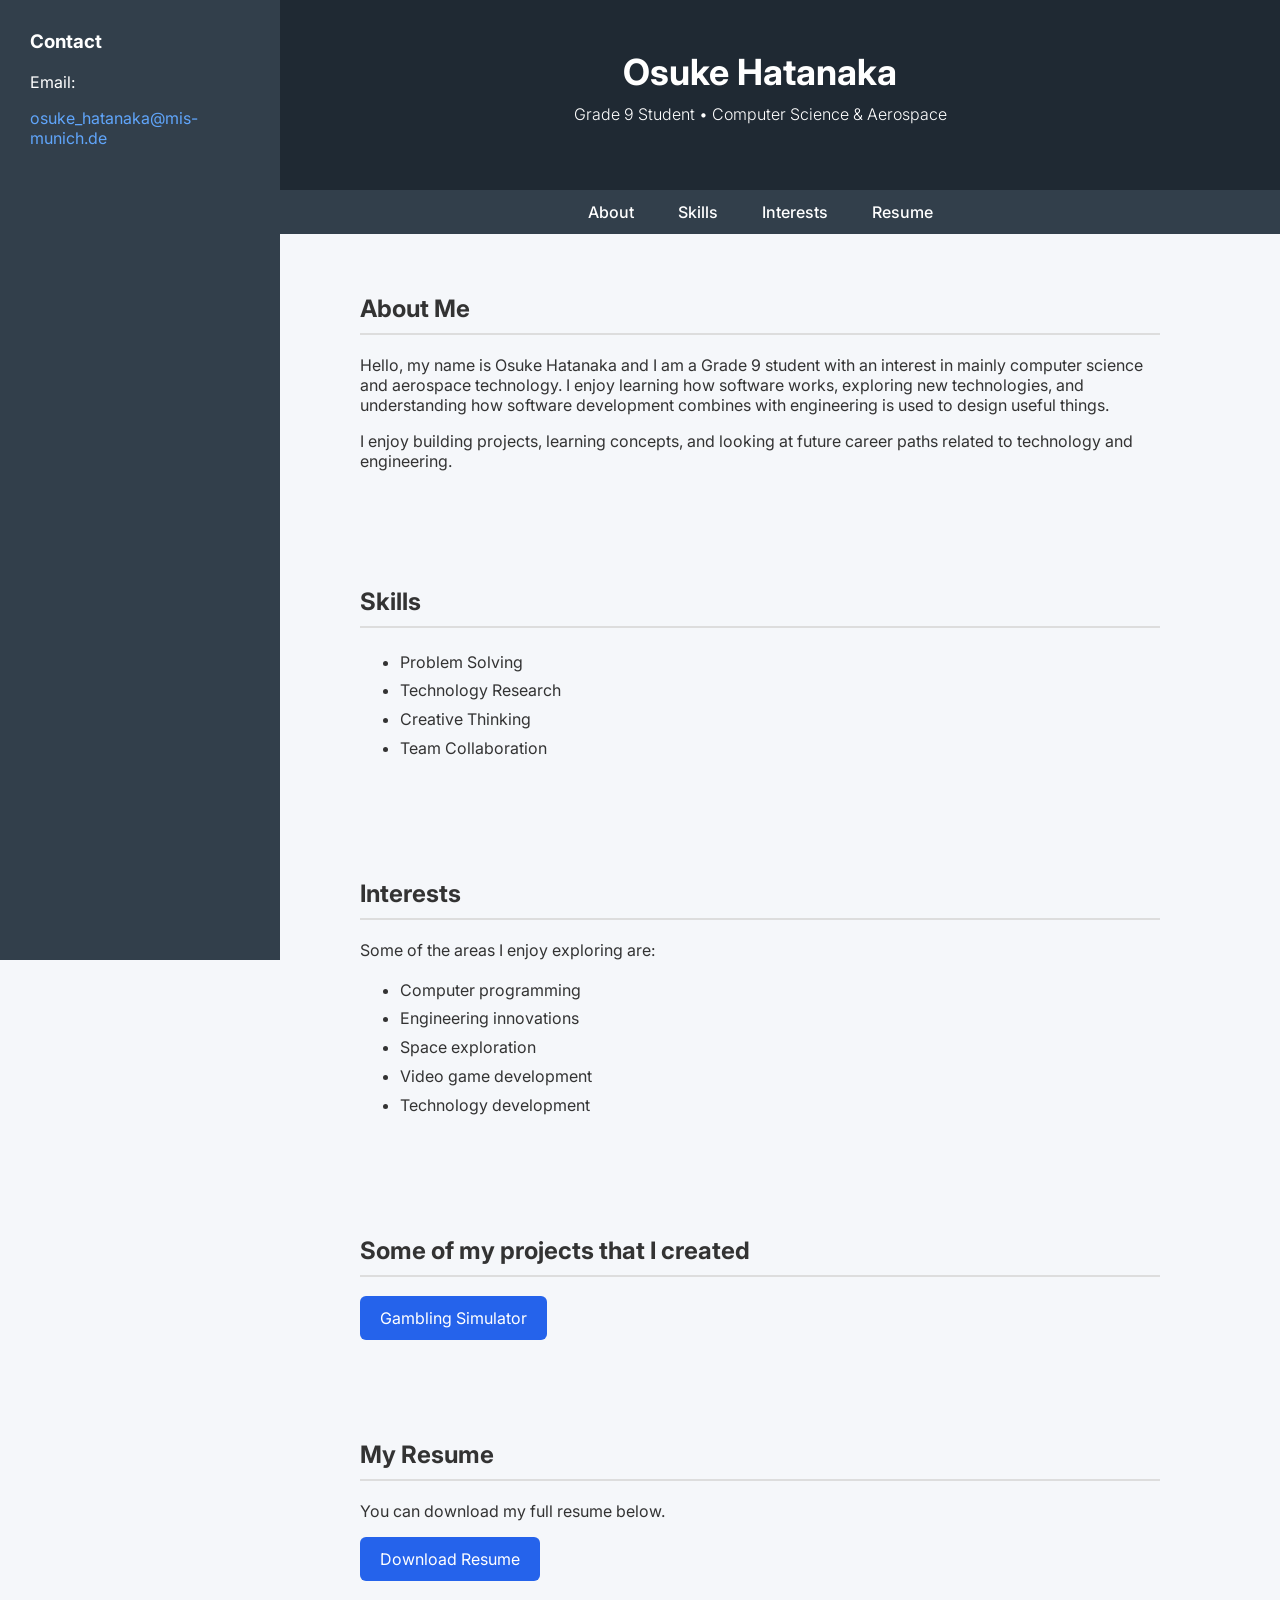
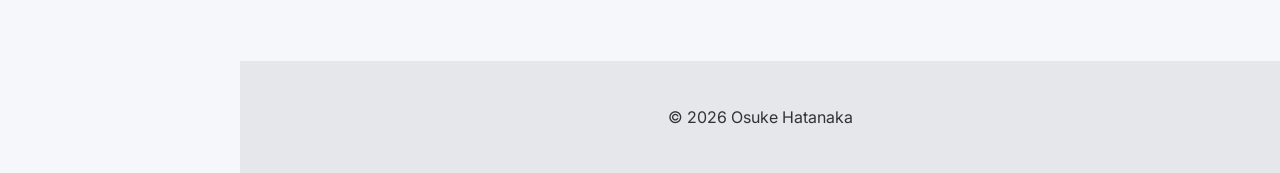
==== index.html @ 94537c94 "Add files via upload" ====
<!DOCTYPE html>
<html>

<head>
    <title>Osuke Hatanaka | Resume</title>
    <link rel="stylesheet" href="style.css">

    <!-- font from google -->
    <link href="https://fonts.googleapis.com/css2?family=Inter:wght@300;400;600&display=swap" rel="stylesheet">
</head>

<body>

<div class="sidebar">

<h3>Contact</h3>

<p>Email:</p>

<a href="mailto:osuke_hatanaka@mis-munich.de">
osuke_hatanaka@mis-munich.de
</a>

</div>

<header>
    <h1>Osuke Hatanaka</h1>
    <p>Grade 9 Student • Computer Science & Aerospace</p>
</header>

<nav>
    <a href="#about">About</a>
    <a href="#skills">Skills</a>
    <a href="#interests">Interests</a>
    <a href="#resume">Resume</a>
</nav>

<section id="about">
    <h2>About Me</h2>
    <p>
        Hello, my name is Osuke Hatanaka and I am a Grade 9 student with an
        interest in mainly computer science and aerospace technology. I enjoy learning how
        software works, exploring new technologies, and understanding how software development
        combines with engineering is used to design useful things.
    </p>

    <p>
        I enjoy building projects, learning concepts, and looking at
        future career paths related to technology and engineering.
    </p>
</section>

<section id="skills">
    <h2>Skills</h2>

    <ul>
        <li>Problem Solving</li>
        <li>Technology Research</li>
        <li>Creative Thinking</li>
        <li>Team Collaboration</li>
    </ul>

</section>

<section id="interests">
    <h2>Interests</h2>

    <p>Some of the areas I enjoy exploring are:</p>

    <ul>
        <li>Computer programming</li>
        <li>Engineering innovations</li>
        <li>Space exploration</li>
        <li>Video game development</li>
        <li>Technology development</li>
    </ul>

</section>

<section id="projects">

    <h2>Some of my projects that I created</h2>

    <a class="button" href="SUMMATIVE/" target="_blank">Gambling Simulator</a>

</section>

<section id="resume">

    <h2>My Resume</h2>

    <p>You can download my full resume below.</p>

    <a class="button" href="resume.pdf" target="_blank">Download Resume</a>

</section>

<footer>
    <p>© 2026 Osuke Hatanaka</p>
</footer>

<script src="script.js"></script>

</body>
</html>
---- style.css ----
html {
    scroll-behavior: smooth;
}

body{
    font-family: 'Inter', sans-serif;
    margin:0;
    background:#f5f7fa;
    color:#333;
}

header{
    background:#1f2933;
    color:white;
    text-align:center;
    padding:50px 20px;
}

header h1{
    margin:0;
    font-size:36px;
}

header p{
    margin-top:10px;
    font-weight:300;
}

nav{
    background:#323f4b;
    text-align:center;
    padding:12px;
}

nav a{
    color:white;
    text-decoration:none;
    margin:0 20px;
    font-weight:500;
}

nav a:hover{
    text-decoration:underline;
}

section{
    max-width:800px;
    margin:auto;
    padding:40px 20px;
}

h2{
    border-bottom:2px solid #ddd;
    padding-bottom:10px;
}

ul{
    line-height:1.8;
}

.button{
    display:inline-block;
    padding:12px 20px;
    background:#2563eb;
    color:white;
    text-decoration:none;
    border-radius:6px;
}

.button:hover{
    background:#1e4fd1;
}

footer{
    text-align:center;
    padding:30px;
    background:#e5e7eb;
    margin-top:40px;
}

.sidebar{
    position: fixed;
    left: 0;
    top: 0;
    width: 220px;
    height: 100%;
    background: #323f4b;
    color: white;
    padding: 30px;
}

.sidebar h3{
    margin-top:0;
}

.sidebar a{
    color:#60a5fa;
    text-decoration:none;
    word-break:break-word;
}

body{
    margin-left:240px;
}
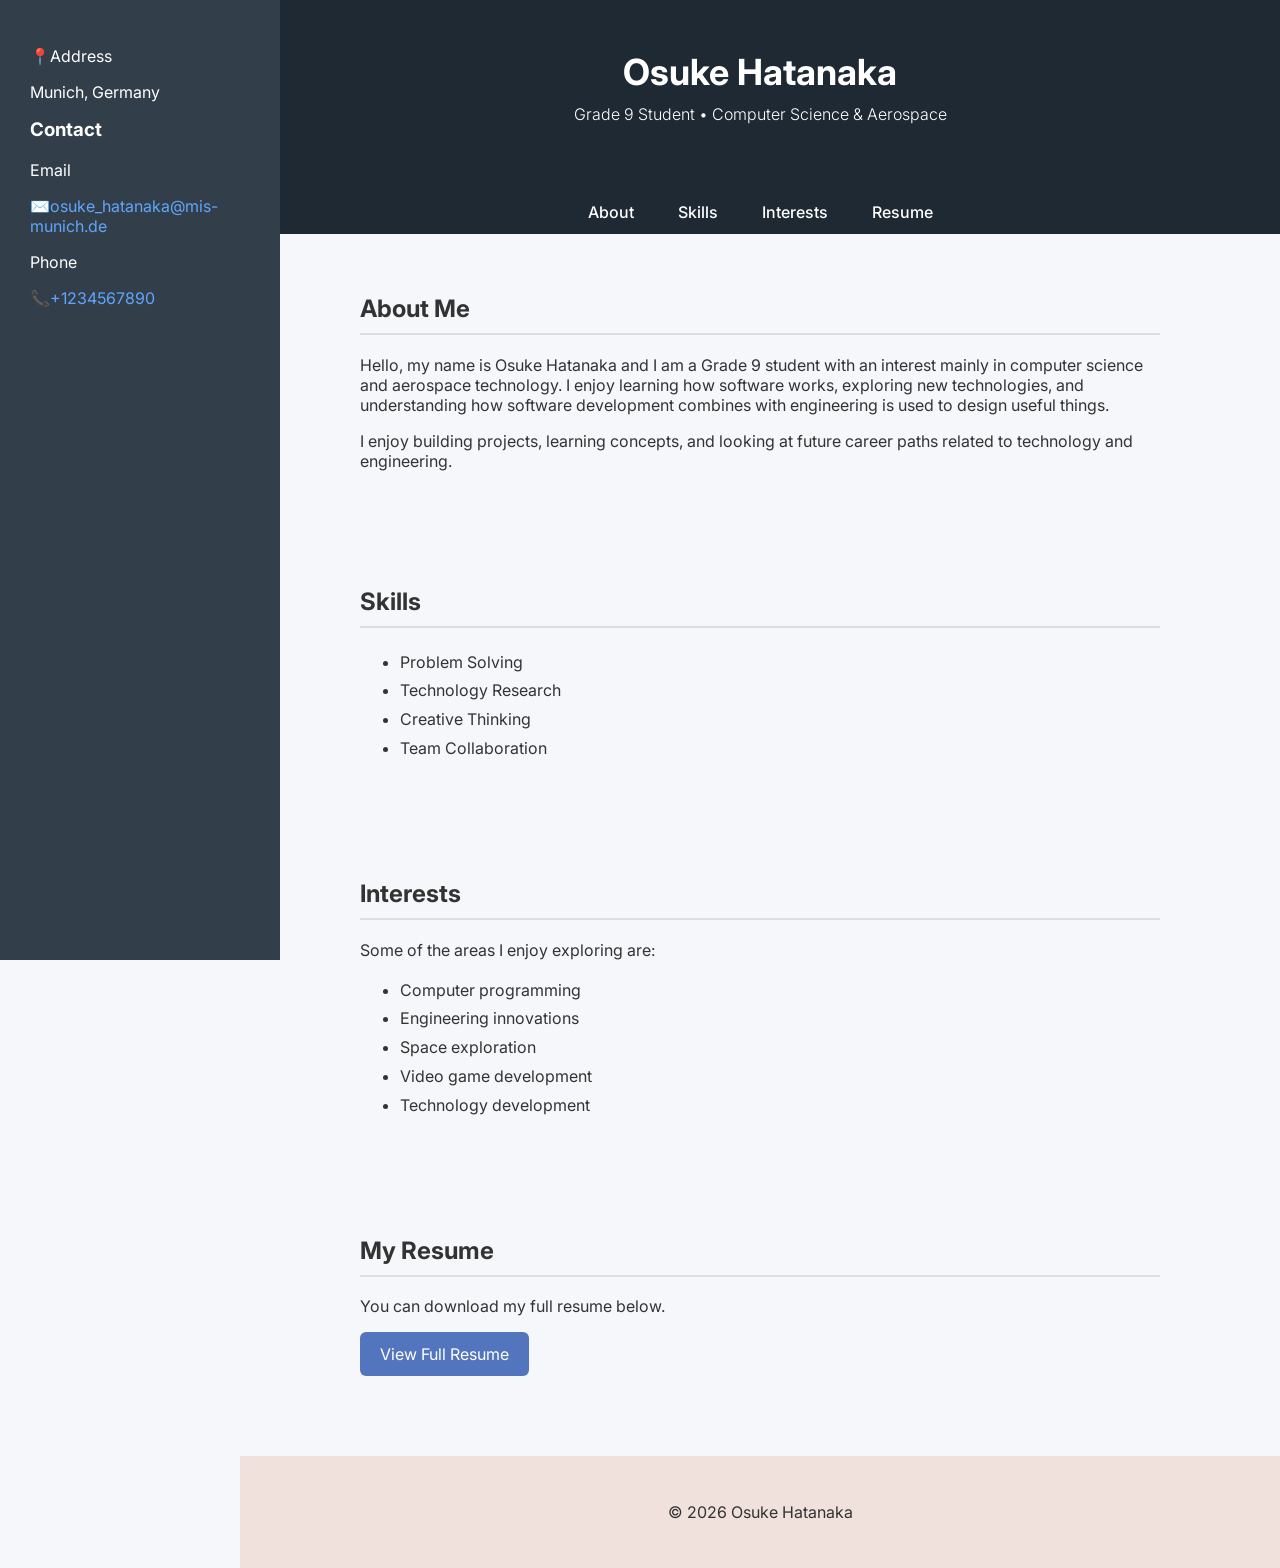
==== commit 4c12a30f: "Add files via upload" ====
--- a/index.html
+++ b/index.html
@@ -9,25 +9,35 @@
     <link href="https://fonts.googleapis.com/css2?family=Inter:wght@300;400;600&display=swap" rel="stylesheet">
 </head>
 
+<!-- actual content -->
 <body>
 
+<!-- Sidebar content -->
 <div class="sidebar">
+
+<p>📍Address</p>
+<p>Munich, Germany</p>
 
 <h3>Contact</h3>
 
-<p>Email:</p>
+<p>Email</p>
 
 <a href="mailto:osuke_hatanaka@mis-munich.de">
-osuke_hatanaka@mis-munich.de
+✉️osuke_hatanaka@mis-munich.de
 </a>
+
+<p>Phone</p>
+<a href="tel:+1234567890">📞+1234567890</a>
 
 </div>
 
+<!-- Title -->
 <header>
     <h1>Osuke Hatanaka</h1>
     <p>Grade 9 Student • Computer Science & Aerospace</p>
 </header>
 
+<!-- navigation buttons and reference to the sections -->
 <nav>
     <a href="#about">About</a>
     <a href="#skills">Skills</a>
@@ -35,11 +45,12 @@
     <a href="#resume">Resume</a>
 </nav>
 
+<!-- About section -->
 <section id="about">
     <h2>About Me</h2>
     <p>
         Hello, my name is Osuke Hatanaka and I am a Grade 9 student with an
-        interest in mainly computer science and aerospace technology. I enjoy learning how
+        interest mainly in computer science and aerospace technology. I enjoy learning how
         software works, exploring new technologies, and understanding how software development
         combines with engineering is used to design useful things.
     </p>
@@ -50,6 +61,7 @@
     </p>
 </section>
 
+<!-- Skills Section -->
 <section id="skills">
     <h2>Skills</h2>
 
@@ -62,6 +74,7 @@
 
 </section>
 
+<!-- Interests section -->
 <section id="interests">
     <h2>Interests</h2>
 
@@ -77,21 +90,14 @@
 
 </section>
 
-<section id="projects">
-
-    <h2>Some of my projects that I created</h2>
-
-    <a class="button" href="SUMMATIVE/" target="_blank">Gambling Simulator</a>
-
-</section>
-
+<!-- resume download section -->
 <section id="resume">
 
     <h2>My Resume</h2>
 
     <p>You can download my full resume below.</p>
 
-    <a class="button" href="resume.pdf" target="_blank">Download Resume</a>
+    <a class="button" href="resume.pdf" target="_blank">View Full Resume</a>
 
 </section>
 
--- a/style.css
+++ b/style.css
@@ -1,7 +1,9 @@
+/*scrolling smooth*/
 html {
     scroll-behavior: smooth;
 }
 
+/*rest here are just colours, fonts, padding etc*/
 body{
     font-family: 'Inter', sans-serif;
     margin:0;
@@ -30,6 +32,14 @@
     background:#323f4b;
     text-align:center;
     padding:12px;
+}
+
+nav {
+    position: sticky;
+    top: 0;
+    background: #1f2933; /* or whatever your navbar color is */
+    padding: 12px;
+    z-index: 1000;
 }
 
 nav a{
@@ -61,20 +71,20 @@
 .button{
     display:inline-block;
     padding:12px 20px;
-    background:#2563eb;
+    background:#5375be;
     color:white;
     text-decoration:none;
     border-radius:6px;
 }
 
 .button:hover{
-    background:#1e4fd1;
+    background:#142a67;
 }
 
 footer{
     text-align:center;
     padding:30px;
-    background:#e5e7eb;
+    background:#f1e1dc;
     margin-top:40px;
 }
 
@@ -87,6 +97,7 @@
     background: #323f4b;
     color: white;
     padding: 30px;
+    z-index: 2000;
 }
 
 .sidebar h3{
@@ -101,4 +112,6 @@
 
 body{
     margin-left:240px;
-}+}
+
+
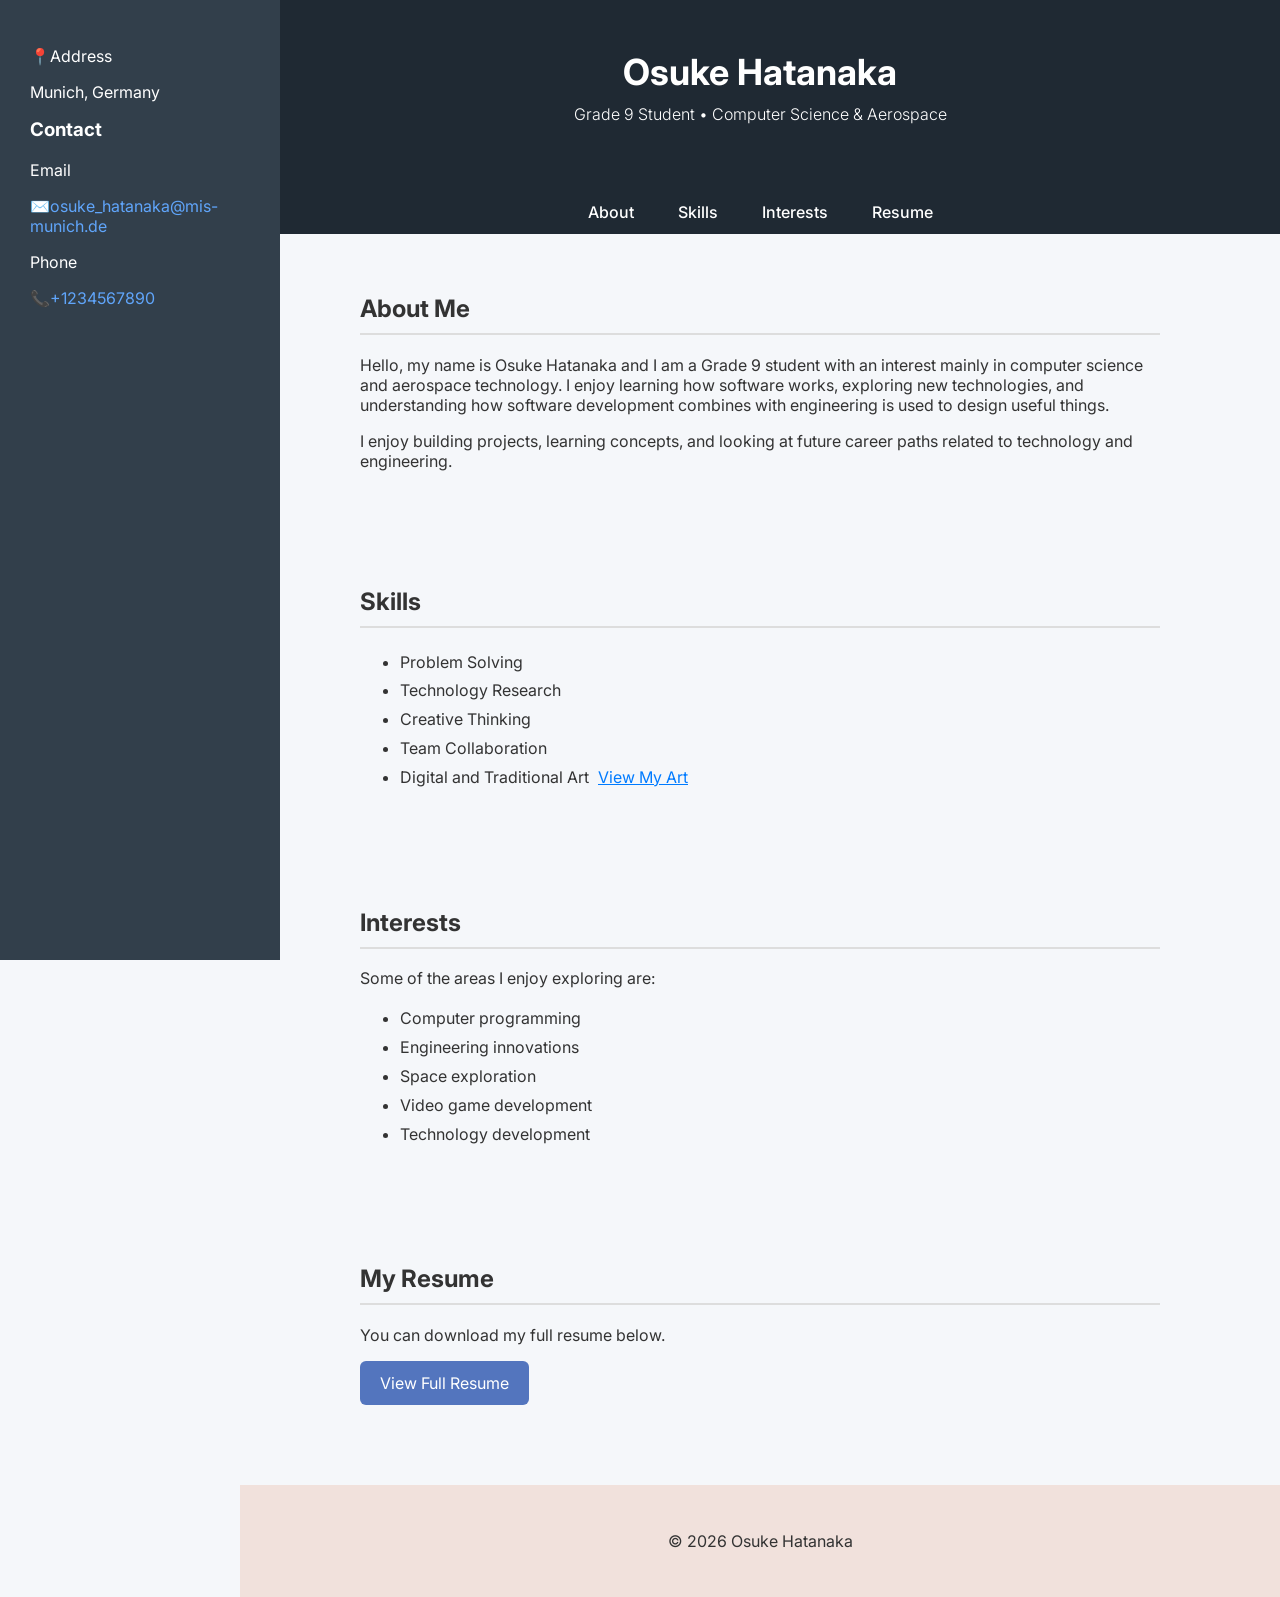
==== commit 8b53c377: "Update index.html" ====
--- a/index.html
+++ b/index.html
@@ -70,6 +70,12 @@
         <li>Technology Research</li>
         <li>Creative Thinking</li>
         <li>Team Collaboration</li>
+        <li>
+            Digital and Traditional Art 
+            <a href="artworks.html" target="_blank" style="margin-left:5px; color:#007BFF; text-decoration:underline;">
+                View My Art
+            </a>
+        </li>
     </ul>
 
 </section>
@@ -108,4 +114,4 @@
 <script src="script.js"></script>
 
 </body>
-</html>+</html>
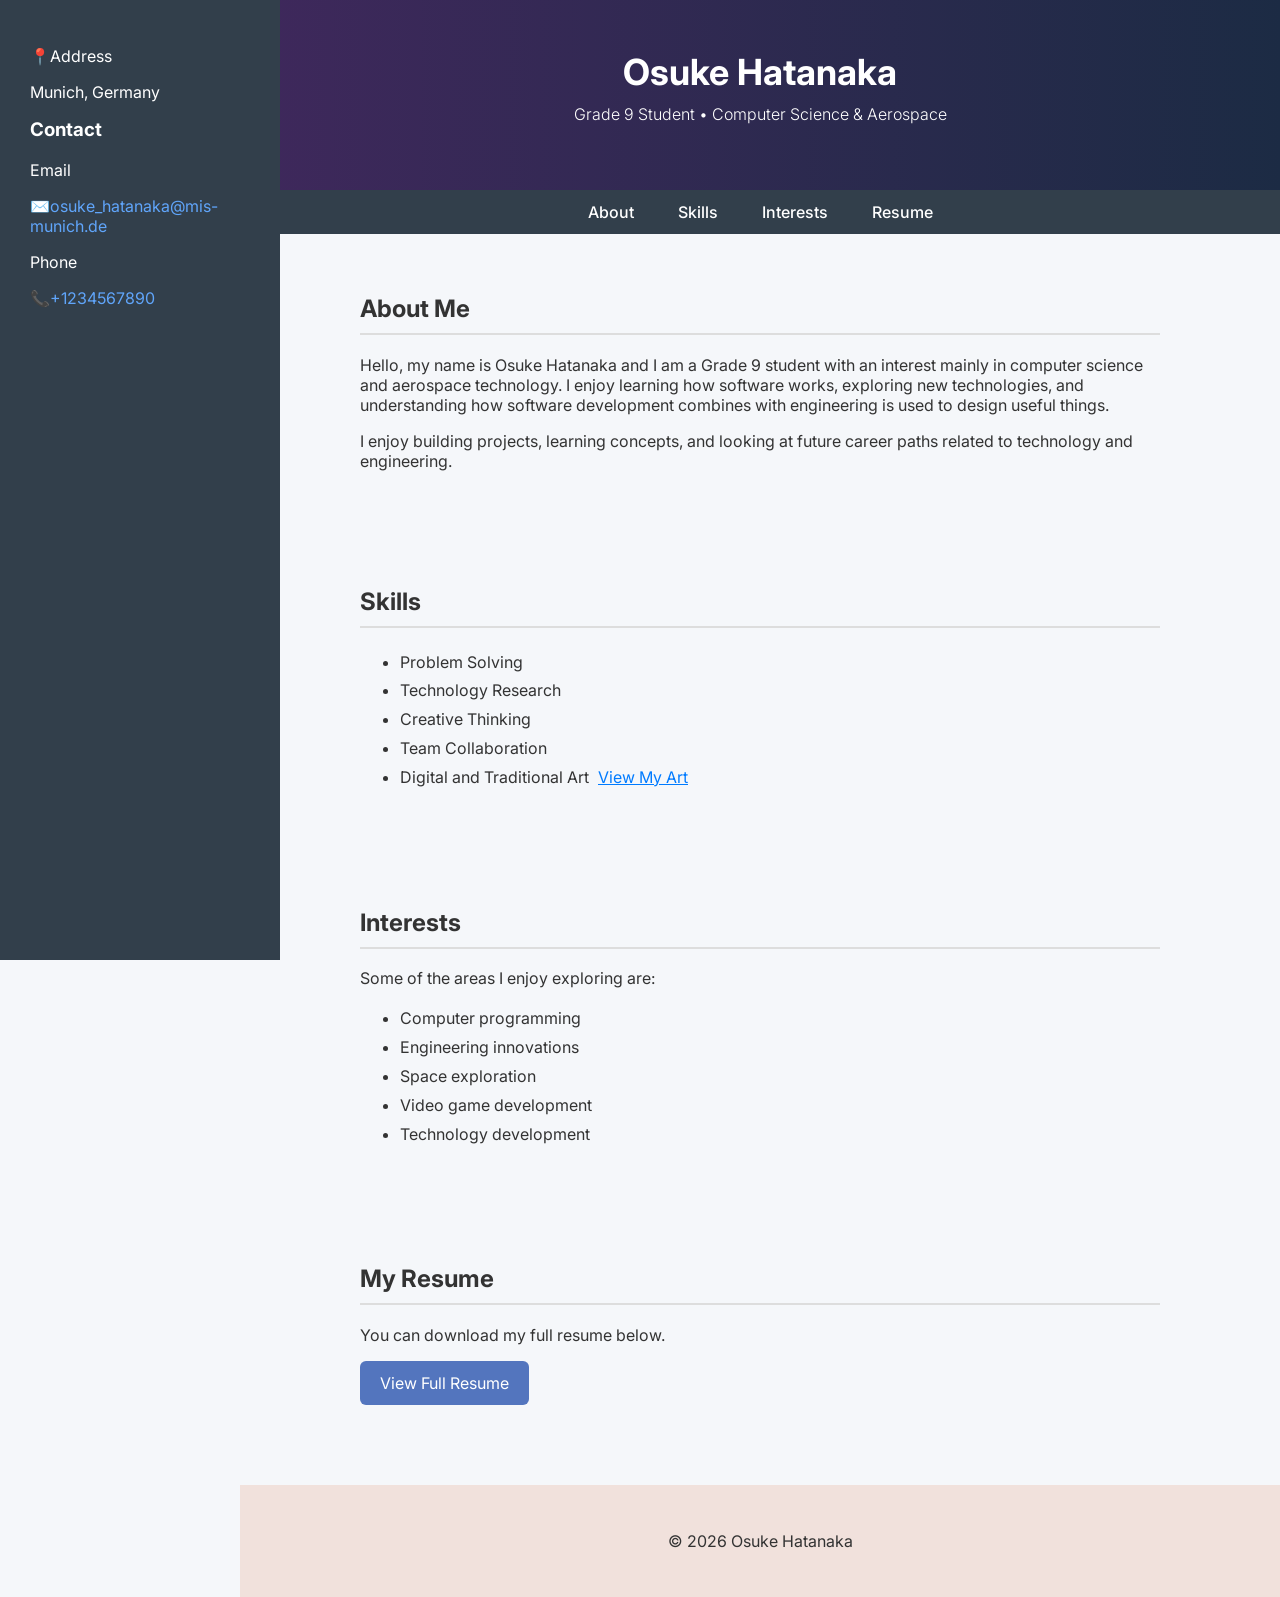
==== commit cafffb01: "Update index.html" ====
--- a/index.html
+++ b/index.html
@@ -115,3 +115,4 @@
 
 </body>
 </html>
+
--- a/style.css
+++ b/style.css
@@ -12,7 +12,7 @@
 }
 
 header{
-    background:#1f2933;
+    background:linear-gradient(to right, #3f285c, #1c2b44);
     color:white;
     text-align:center;
     padding:50px 20px;
@@ -28,16 +28,12 @@
     font-weight:300;
 }
 
-nav{
-    background:#323f4b;
-    text-align:center;
-    padding:12px;
-}
 
 nav {
     position: sticky;
     top: 0;
-    background: #1f2933; /* or whatever your navbar color is */
+    background: #323f4b;
+    text-align:center;
     padding: 12px;
     z-index: 1000;
 }
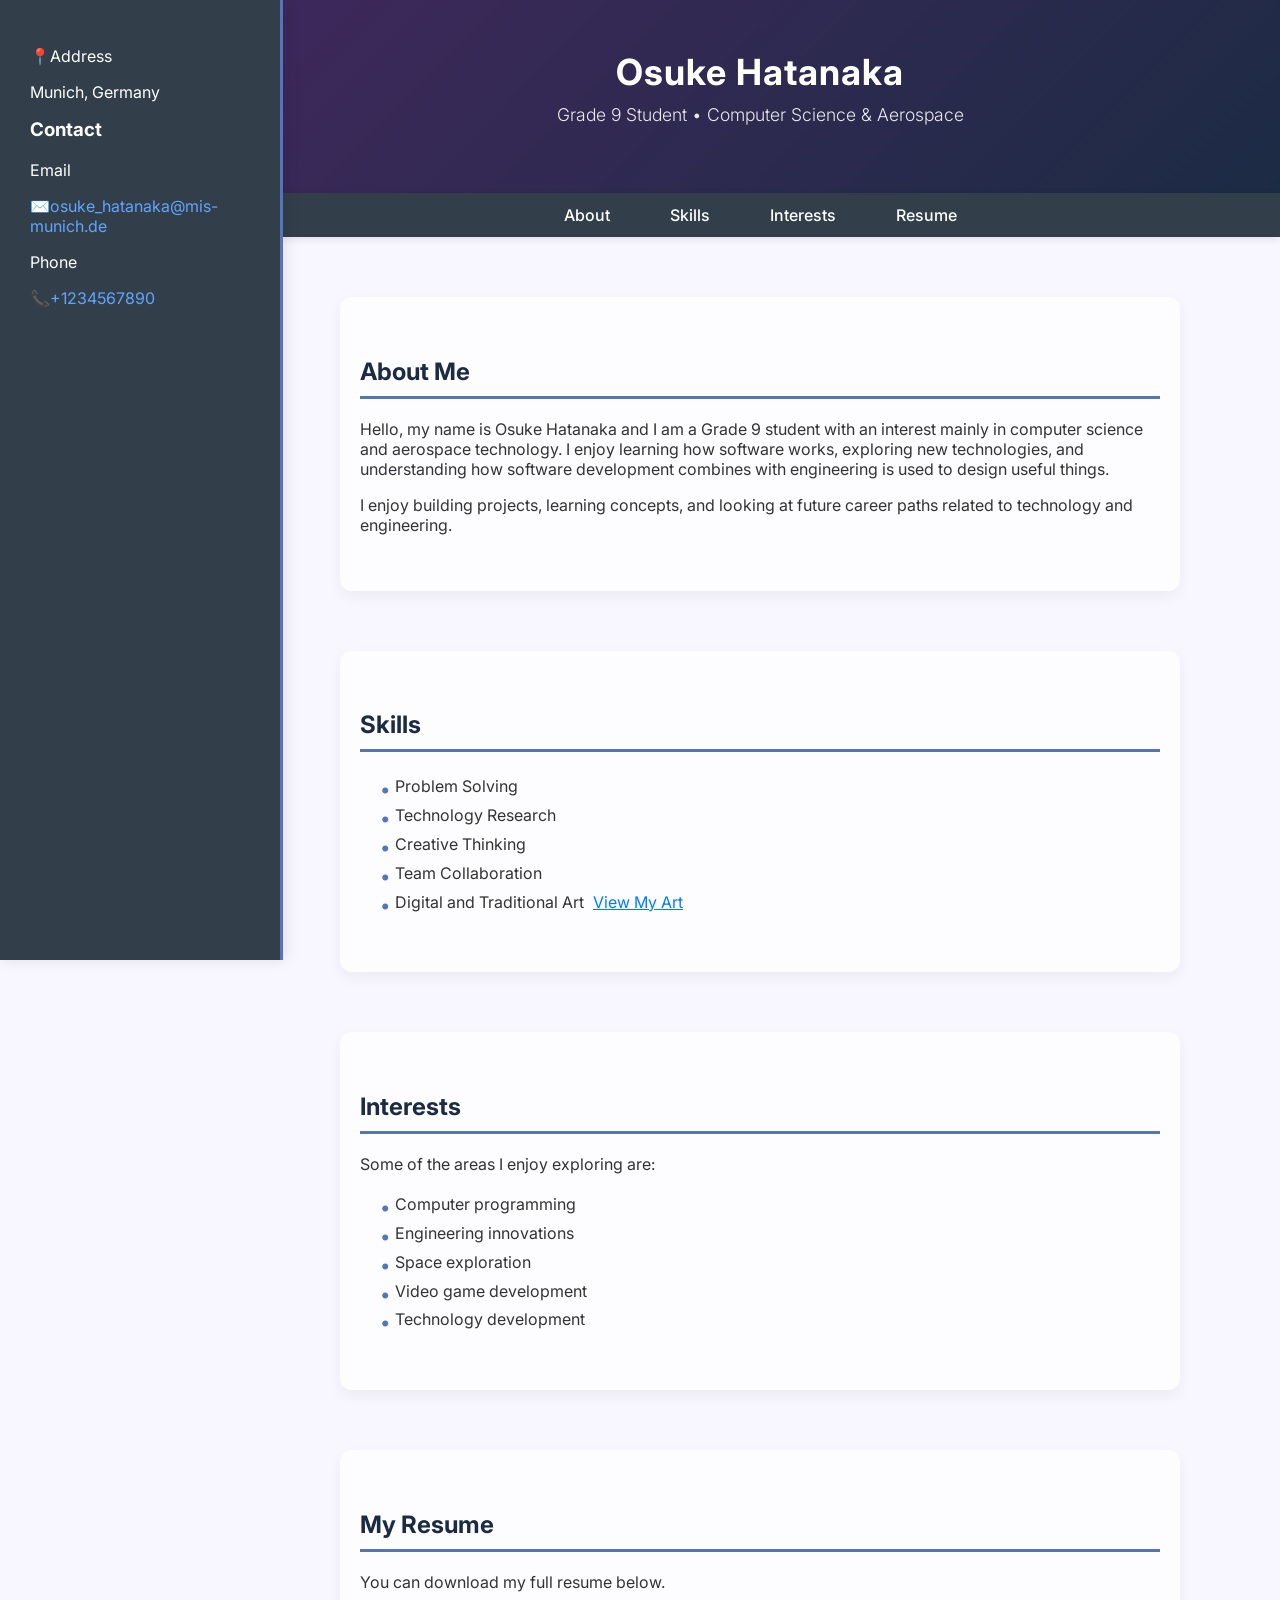
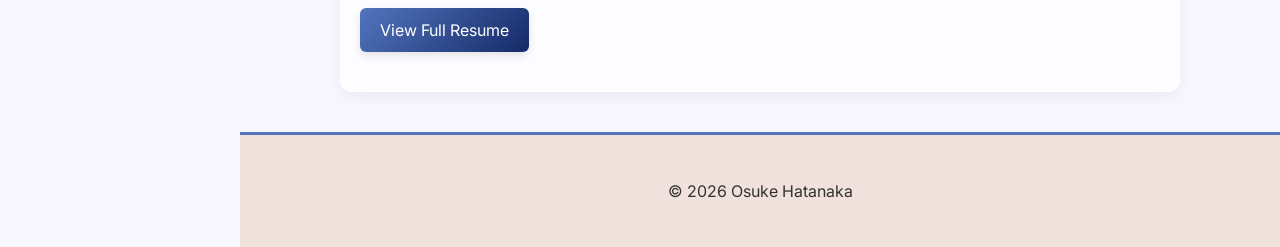
==== commit b02c269e: "Update index.html" ====
--- a/index.html
+++ b/index.html
@@ -115,4 +115,3 @@
 
 </body>
 </html>
-
--- a/style.css
+++ b/style.css
@@ -1,90 +1,135 @@
-/*scrolling smooth*/
+/* Smooth scrolling */
 html {
     scroll-behavior: smooth;
 }
 
-/*rest here are just colours, fonts, padding etc*/
-body{
+/* Base styles */
+body {
     font-family: 'Inter', sans-serif;
-    margin:0;
-    background:#f5f7fa;
-    color:#333;
+    margin: 0;
+    background: #f8f6ff; /* not plain white */
+    color: #333;
+    margin-left: 240px; /* for sidebar */
 }
 
-header{
-    background:linear-gradient(to right, #3f285c, #1c2b44);
-    color:white;
-    text-align:center;
-    padding:50px 20px;
+/* Header */
+header {
+    background: linear-gradient(135deg, #3f285c, #1c2b44);
+    color: white;
+    text-align: center;
+    padding: 50px 20px;
+    box-shadow: 0 4px 15px rgba(0, 0, 0, 0.1);
 }
 
-header h1{
-    margin:0;
-    font-size:36px;
+header h1 {
+    margin: 0;
+    font-size: 36px;
+    letter-spacing: 1px;
 }
 
-header p{
-    margin-top:10px;
-    font-weight:300;
+header p {
+    margin-top: 10px;
+    font-weight: 300;
+    font-size: 1.1rem;
+    opacity: 0.9;
 }
 
-
+/* Navigation */
 nav {
     position: sticky;
     top: 0;
     background: #323f4b;
-    text-align:center;
-    padding: 12px;
+    text-align: center;
+    padding: 12px 0;
     z-index: 1000;
+    box-shadow: 0 2px 8px rgba(0,0,0,0.1);
 }
 
-nav a{
-    color:white;
-    text-decoration:none;
-    margin:0 20px;
-    font-weight:500;
+nav a {
+    color: white;
+    text-decoration: none;
+    margin: 0 20px;
+    font-weight: 500;
+    transition: 0.3s;
+    padding: 5px 8px;
+    border-radius: 4px;
 }
 
-nav a:hover{
-    text-decoration:underline;
+nav a:hover {
+    background: rgba(96, 165, 250, 0.15); 
 }
 
-section{
-    max-width:800px;
-    margin:auto;
-    padding:40px 20px;
+/* Sections */
+section {
+    max-width: 800px;
+    margin: 60px auto 40px auto;
+    padding: 40px 20px;
+    background: #ffffffcc; /* semi-transparent*/
+    border-radius: 12px;
+    margin-bottom: 40px;
+    box-shadow: 0 6px 15px rgba(0, 0, 0, 0.05);
+    transition: transform 0.3s ease;
 }
 
-h2{
-    border-bottom:2px solid #ddd;
-    padding-bottom:10px;
+section:hover {
+    transform: translateY(-5px); /* lift on hover */
 }
 
-ul{
-    line-height:1.8;
+h2 {
+    border-bottom: 3px solid #5375be; /* accent color line */
+    padding-bottom: 10px;
+    margin-bottom: 20px;
+    color: #1c2b44;
 }
 
-.button{
-    display:inline-block;
-    padding:12px 20px;
-    background:#5375be;
-    color:white;
-    text-decoration:none;
-    border-radius:6px;
+/* Lists */
+ul {
+    line-height: 1.8;
+    list-style: none;
+    padding-left: 20px; 
 }
 
-.button:hover{
-    background:#142a67;
+ul li {
+    position: relative;
+    padding-left: 15px;
 }
 
-footer{
-    text-align:center;
-    padding:30px;
-    background:#f1e1dc;
-    margin-top:40px;
+ul li::before {
+    content: '•';
+    color: #5375be;
+    position: absolute;
+    left: 0;
+    font-size: 1.2rem;
 }
 
-.sidebar{
+/* Buttons */
+.button {
+    display: inline-block;
+    padding: 12px 20px;
+    background: linear-gradient(135deg, #5375be, #142a67);
+    color: white;
+    text-decoration: none;
+    border-radius: 6px;
+    transition: all 0.3s ease;
+    box-shadow: 0 4px 8px rgba(0,0,0,0.1);
+}
+
+.button:hover {
+    background: linear-gradient(135deg, #142a67, #0d1a4b);
+    transform: translateY(-2px);
+}
+
+/* Footer */
+footer {
+    text-align: center;
+    padding: 30px;
+    background: #f1e1dc;
+    margin-top: 40px;
+    border-top: 3px solid #5375be;
+}
+
+/* Sidebar */
+.sidebar {
     position: fixed;
     left: 0;
     top: 0;
@@ -94,20 +139,22 @@
     color: white;
     padding: 30px;
     z-index: 2000;
+    box-shadow: 2px 0 15px rgba(0,0,0,0.1);
+    border-right: 3px solid #5375be;
 }
 
-.sidebar h3{
-    margin-top:0;
+.sidebar h3 {
+    margin-top: 0;
 }
 
-.sidebar a{
-    color:#60a5fa;
-    text-decoration:none;
-    word-break:break-word;
+.sidebar a {
+    color: #60a5fa;
+    text-decoration: none;
+    word-break: break-word;
+    transition: 0.3s;
 }
 
-body{
-    margin-left:240px;
+.sidebar a:hover {
+    color: #ffffff;
+    text-shadow: 0 0 4px #60a5fa;
 }
-
-
